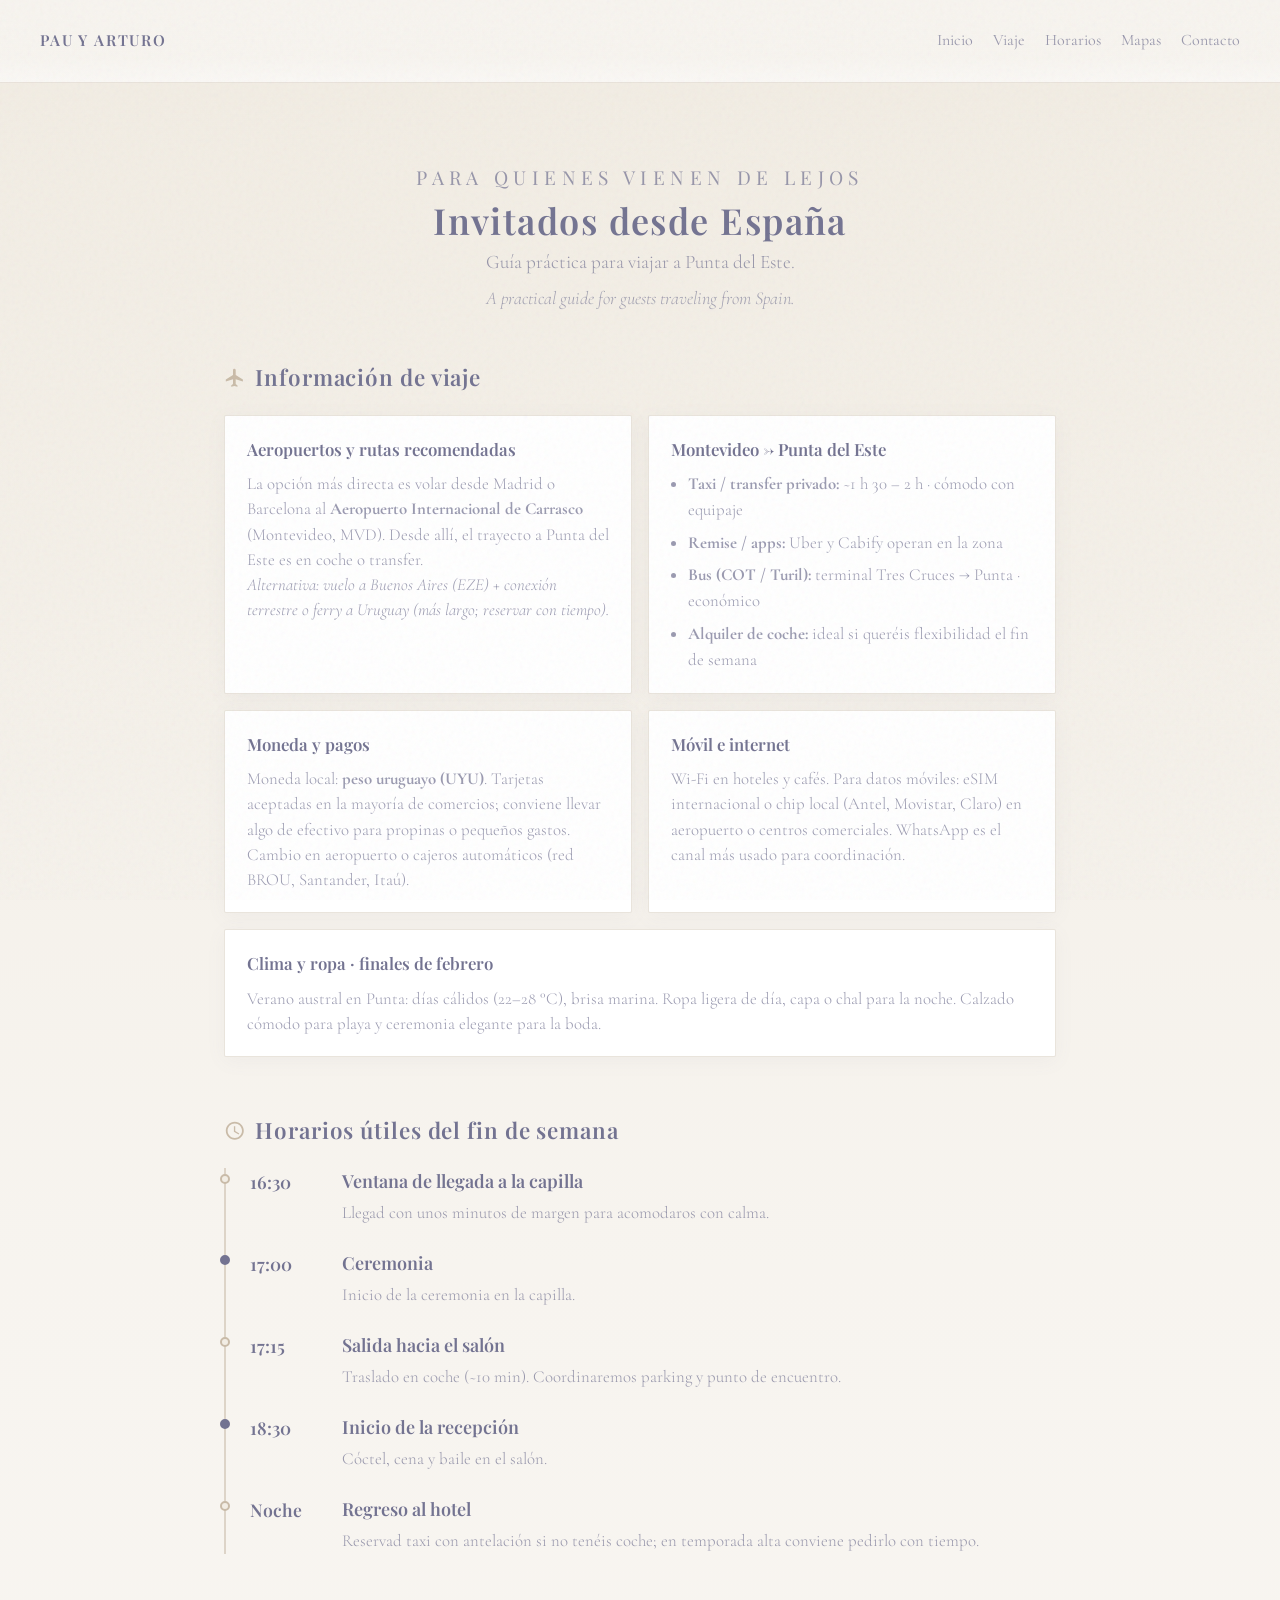
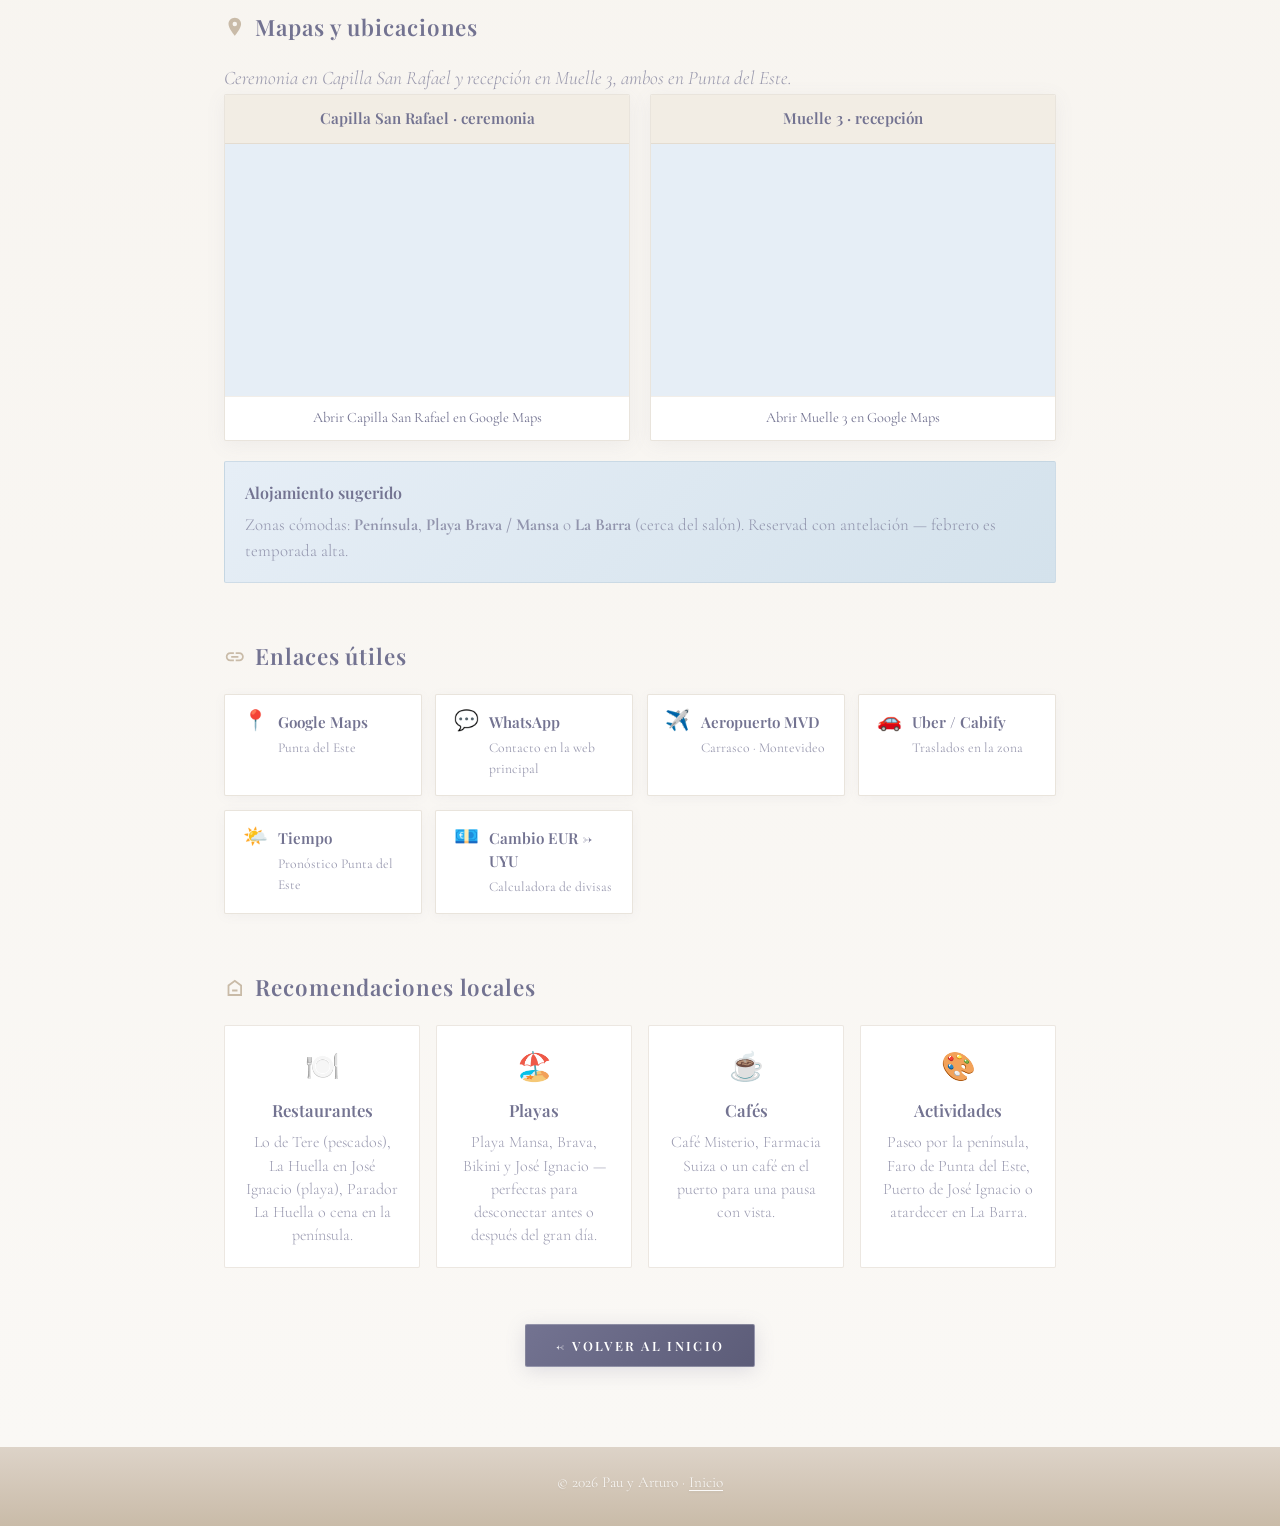
==== invitados-espana.html @ 0d1e8501 "Cambios" ====
<!DOCTYPE html>
<html lang="es">
    <head>
        <meta charset="UTF-8">
        <meta name="viewport" content="width=device-width, initial-scale=1.0">
        <title>Invitados desde España — Pau y Arturo</title>
        <meta name="description" content="Guía práctica para invitados que viajan desde España a la boda en Punta del Este.">
        <link rel="preconnect" href="https://fonts.googleapis.com">
        <link rel="preconnect" href="https://fonts.gstatic.com" crossorigin>
        <link href="https://fonts.googleapis.com/css2?family=Cormorant+Garamond:ital,wght@0,300;0,400;0,600;1,300&family=Great+Vibes&family=Playfair+Display:ital,wght@0,400;0,600;0,700;1,400&display=swap" rel="stylesheet">
        <link rel="stylesheet" href="style.css">
    </head>
    <body class="page-sub">
        <header class="site-header site-header--sub">
            <a href="index.html" class="site-tag">Pau y Arturo</a>
            <nav class="site-nav" aria-label="Principal">
                <a href="index.html">Inicio</a>
                <a href="#spain-travel">Viaje</a>
                <a href="#spain-schedule">Horarios</a>
                <a href="#spain-maps">Mapas</a>
                <a href="index.html#contact">Contacto</a>
            </nav>
        </header>
        <main>
            <section id="spain-guests" class="panel panel--cream spain-guests spain-page" aria-labelledby="spain-heading">
                <div class="spain-guests__wrap">
                    <header class="section-intro section-intro--wide spain-page__intro">
                        <p class="section-intro__kicker">Para quienes vienen de lejos</p>
                        <h1 id="spain-heading">Invitados desde España</h1>
                        <p class="section-intro__lede section-intro__lede--bilingual">
                            Guía práctica para viajar a Punta del Este.
                            <span lang="en">A practical guide for guests traveling from Spain.</span>
                        </p>
                    </header>

                    <div class="spain-block" id="spain-travel">
                        <h2 class="spain-block__title">
                            <svg class="icon" viewBox="0 0 24 24" aria-hidden="true"><path fill="currentColor" d="M21 16v-2l-8-5V3.5a1.5 1.5 0 0 0-3 0V9l-8 5v2l8-2.5V19l-2 1.5V22l3.5-1 3.5 1v-1.5L13 19v-5.5l8 2.5z"/></svg>
                            Información de viaje
                        </h2>
                        <div class="info-cards">
                            <article class="info-card">
                                <h3>Aeropuertos y rutas recomendadas</h3>
                                <p>La opción más directa es volar desde Madrid o Barcelona al <strong>Aeropuerto Internacional de Carrasco</strong> (Montevideo, MVD). Desde allí, el trayecto a Punta del Este es en coche o transfer.</p>
                                <p class="info-card__alt">Alternativa: vuelo a Buenos Aires (EZE) + conexión terrestre o ferry a Uruguay (más largo; reservar con tiempo).</p>
                            </article>
                            <article class="info-card">
                                <h3>Montevideo → Punta del Este</h3>
                                <ul class="info-list">
                                    <li><strong>Taxi / transfer privado:</strong> ~1 h 30 – 2 h · cómodo con equipaje</li>
                                    <li><strong>Remise / apps:</strong> Uber y Cabify operan en la zona</li>
                                    <li><strong>Bus (COT / Turil):</strong> terminal Tres Cruces → Punta · económico</li>
                                    <li><strong>Alquiler de coche:</strong> ideal si queréis flexibilidad el fin de semana</li>
                                </ul>
                            </article>
                            <article class="info-card">
                                <h3>Moneda y pagos</h3>
                                <p>Moneda local: <strong>peso uruguayo (UYU)</strong>. Tarjetas aceptadas en la mayoría de comercios; conviene llevar algo de efectivo para propinas o pequeños gastos. Cambio en aeropuerto o cajeros automáticos (red BROU, Santander, Itaú).</p>
                            </article>
                            <article class="info-card">
                                <h3>Móvil e internet</h3>
                                <p>Wi‑Fi en hoteles y cafés. Para datos móviles: eSIM internacional o chip local (Antel, Movistar, Claro) en aeropuerto o centros comerciales. WhatsApp es el canal más usado para coordinación.</p>
                            </article>
                            <article class="info-card info-card--wide">
                                <h3>Clima y ropa · finales de febrero</h3>
                                <p>Verano austral en Punta: días cálidos (22–28&nbsp;°C), brisa marina. Ropa ligera de día, capa o chal para la noche. Calzado cómodo para playa y ceremonia elegante para la boda.</p>
                            </article>
                        </div>
                    </div>

                    <div class="spain-block" id="spain-schedule">
                        <h2 class="spain-block__title">
                            <svg class="icon" viewBox="0 0 24 24" aria-hidden="true"><path fill="currentColor" d="M11.99 2C6.47 2 2 6.48 2 12s4.47 10 9.99 10C17.52 22 22 17.52 22 12S17.52 2 11.99 2zM12 20c-4.42 0-8-3.58-8-8s3.58-8 8-8 8 3.58 8 8-3.58 8-8 8zm.5-13H11v6l5.25 3.15.75-1.23-4.5-2.67z"/></svg>
                            Horarios útiles del fin de semana
                        </h2>
                        <ol class="timeline" aria-label="Cronograma del fin de semana de la boda">
                            <li class="timeline__item">
                                <span class="timeline__time"><time datetime="2027-02-27T16:30">16:30</time></span>
                                <div class="timeline__body">
                                    <strong>Ventana de llegada a la capilla</strong>
                                    <p>Llegad con unos minutos de margen para acomodaros con calma.</p>
                                </div>
                            </li>
                            <li class="timeline__item timeline__item--highlight">
                                <span class="timeline__time"><time datetime="2027-02-27T17:00">17:00</time></span>
                                <div class="timeline__body">
                                    <strong>Ceremonia</strong>
                                    <p>Inicio de la ceremonia en la capilla.</p>
                                </div>
                            </li>
                            <li class="timeline__item">
                                <span class="timeline__time"><time datetime="2027-02-27T17:15">17:15</time></span>
                                <div class="timeline__body">
                                    <strong>Salida hacia el salón</strong>
                                    <p>Traslado en coche (~10 min). Coordinaremos parking y punto de encuentro.</p>
                                </div>
                            </li>
                            <li class="timeline__item timeline__item--highlight">
                                <span class="timeline__time"><time datetime="2027-02-27T18:30">18:30</time></span>
                                <div class="timeline__body">
                                    <strong>Inicio de la recepción</strong>
                                    <p>Cóctel, cena y baile en el salón.</p>
                                </div>
                            </li>
                            <li class="timeline__item">
                                <span class="timeline__time">Noche</span>
                                <div class="timeline__body">
                                    <strong>Regreso al hotel</strong>
                                    <p>Reservad taxi con antelación si no tenéis coche; en temporada alta conviene pedirlo con tiempo.</p>
                                </div>
                            </li>
                        </ol>
                    </div>

                    <div class="spain-block" id="spain-maps">
                        <h2 class="spain-block__title">
                            <svg class="icon" viewBox="0 0 24 24" aria-hidden="true"><path fill="currentColor" d="M12 2C8.13 2 5 5.13 5 9c0 5.25 7 13 7 13s7-7.75 7-13c0-3.87-3.13-7-7-7zm0 9.5a2.5 2.5 0 1 1 0-5 2.5 2.5 0 0 1 0 5z"/></svg>
                            Mapas y ubicaciones
                        </h2>
                        <p class="spain-block__note">Ceremonia en Capilla San Rafael y recepción en Muelle 3, ambos en Punta del Este.</p>
                        <div class="map-grid">
                            <figure class="map-card">
                                <figcaption>Capilla San Rafael · ceremonia</figcaption>
                                <div class="map-card__embed">
                                    <iframe
                                        title="Mapa — Capilla San Rafael, Punta del Este"
                                        src="https://www.google.com/maps/embed?pb=!1m18!1m12!1m3!1d3304.894!2d-54.919289!3d-34.939393!2m3!1f0!2f0!3f0!3m2!1i1024!2i768!4f13.1!3m3!1m2!1s0x957504df61a4b523%3A0xe501a947608a6da9!2sCapilla%20San%20Rafael!5e0!3m2!1ses!2suy!4v1"
                                        loading="lazy"
                                        referrerpolicy="no-referrer-when-downgrade"
                                        allowfullscreen
                                    ></iframe>
                                </div>
                                <a class="map-card__link" href="https://www.google.com/maps/place/Capilla+San+Rafael/@-34.9393929,-54.9171143,17z" target="_blank" rel="noopener noreferrer">Abrir Capilla San Rafael en Google Maps</a>
                            </figure>
                            <figure class="map-card">
                                <figcaption>Muelle 3 · recepción</figcaption>
                                <div class="map-card__embed">
                                    <iframe
                                        title="Mapa — Muelle 3, Punta del Este"
                                        src="https://www.google.com/maps/embed?pb=!1m18!1m12!1m3!1d3304.5!2d-54.942968!3d-34.951861!2m3!1f0!2f0!3f0!3m2!1i1024!2i768!4f13.1!3m3!1m2!1s0x957505f090877059%3A0x15a00ff76290691e!2sMuelle%203!5e0!3m2!1ses!2suy!4v1"
                                        loading="lazy"
                                        referrerpolicy="no-referrer-when-downgrade"
                                        allowfullscreen
                                    ></iframe>
                                </div>
                                <a class="map-card__link" href="https://www.google.com/maps/place/Muelle+3/@-34.9518613,-54.9407932,17z" target="_blank" rel="noopener noreferrer">Abrir Muelle 3 en Google Maps</a>
                            </figure>
                        </div>
                        <aside class="hotel-note">
                            <h3>Alojamiento sugerido</h3>
                            <p>Zonas cómodas: <strong>Península</strong>, <strong>Playa Brava / Mansa</strong> o <strong>La Barra</strong> (cerca del salón). Reservad con antelación — febrero es temporada alta.</p>
                        </aside>
                    </div>

                    <div class="spain-block" id="spain-links">
                        <h2 class="spain-block__title">
                            <svg class="icon" viewBox="0 0 24 24" aria-hidden="true"><path fill="currentColor" d="M3.9 12c0-1.71 1.39-3.1 3.1-3.1h4V7H7c-2.76 0-5 2.24-5 5s2.24 5 5 5h4v-1.9H7c-1.71 0-3.1-1.39-3.1-3.1zM8 13h8v-2H8v2zm9-6h-4v1.9h4c1.71 0 3.1 1.39 3.1 3.1s-1.39 3.1-3.1 3.1h-4V17h4c2.76 0 5-2.24 5-5s-2.24-5-5-5z"/></svg>
                            Enlaces útiles
                        </h2>
                        <div class="link-cards">
                            <a class="link-card" href="https://maps.google.com/?q=Punta+del+Este,+Uruguay" target="_blank" rel="noopener noreferrer">
                                <span class="link-card__icon" aria-hidden="true">📍</span>
                                <span class="link-card__text"><strong>Google Maps</strong><span>Punta del Este</span></span>
                            </a>
                            <a class="link-card" href="index.html#contact">
                                <span class="link-card__icon" aria-hidden="true">💬</span>
                                <span class="link-card__text"><strong>WhatsApp</strong><span>Contacto en la web principal</span></span>
                            </a>
                            <a class="link-card" href="https://www.gub.uy/ministerio-interior/aeropuerto-carrasco" target="_blank" rel="noopener noreferrer">
                                <span class="link-card__icon" aria-hidden="true">✈️</span>
                                <span class="link-card__text"><strong>Aeropuerto MVD</strong><span>Carrasco · Montevideo</span></span>
                            </a>
                            <a class="link-card" href="https://www.uber.com/global/es/r/cities/montevideo-uy/" target="_blank" rel="noopener noreferrer">
                                <span class="link-card__icon" aria-hidden="true">🚗</span>
                                <span class="link-card__text"><strong>Uber / Cabify</strong><span>Traslados en la zona</span></span>
                            </a>
                            <a class="link-card" href="https://www.windy.com/-34.961,-54.951" target="_blank" rel="noopener noreferrer">
                                <span class="link-card__icon" aria-hidden="true">🌤️</span>
                                <span class="link-card__text"><strong>Tiempo</strong><span>Pronóstico Punta del Este</span></span>
                            </a>
                            <a class="link-card" href="https://www.xe.com/currencyconverter/convert/?Amount=1&From=EUR&To=UYU" target="_blank" rel="noopener noreferrer">
                                <span class="link-card__icon" aria-hidden="true">💶</span>
                                <span class="link-card__text"><strong>Cambio EUR → UYU</strong><span>Calculadora de divisas</span></span>
                            </a>
                        </div>
                    </div>

                    <div class="spain-block" id="spain-local">
                        <h2 class="spain-block__title">
                            <svg class="icon" viewBox="0 0 24 24" aria-hidden="true"><path fill="currentColor" d="M12 3L4 9v12h16V9l-8-6zm0 2.5L18 10v9H6v-9l6-4.5zM9 14h6v2H9v-2z"/></svg>
                            Recomendaciones locales
                        </h2>
                        <div class="local-grid">
                            <article class="local-card">
                                <span class="local-card__emoji" aria-hidden="true">🍽️</span>
                                <h3>Restaurantes</h3>
                                <p>Lo de Tere (pescados), La Huella en José Ignacio (playa), Parador La Huella o cena en la península.</p>
                            </article>
                            <article class="local-card">
                                <span class="local-card__emoji" aria-hidden="true">🏖️</span>
                                <h3>Playas</h3>
                                <p>Playa Mansa, Brava, Bikini y José Ignacio — perfectas para desconectar antes o después del gran día.</p>
                            </article>
                            <article class="local-card">
                                <span class="local-card__emoji" aria-hidden="true">☕</span>
                                <h3>Cafés</h3>
                                <p>Café Misterio, Farmacia Suiza o un café en el puerto para una pausa con vista.</p>
                            </article>
                            <article class="local-card">
                                <span class="local-card__emoji" aria-hidden="true">🎨</span>
                                <h3>Actividades</h3>
                                <p>Paseo por la península, Faro de Punta del Este, Puerto de José Ignacio o atardecer en La Barra.</p>
                            </article>
                        </div>
                    </div>

                    <p class="spain-page__back">
                        <a href="index.html" class="cta cta--outline">← Volver al inicio</a>
                    </p>
                </div>
            </section>
        </main>
        <footer class="site-footer">
            <p>&copy; 2026 Pau y Arturo · <a href="index.html">Inicio</a></p>
        </footer>
    </body>
</html>
---- style.css ----
:root {
    --text-primary: #737391;
    --text-soft: rgba(115, 115, 145, 0.72);
    --cream: #f7f4ef;
    --cream-warm: #f2ede4;
    --paper: #faf8f5;
    --sky-mist: #e6eef6;
    --sea-pale: #d4e2ec;
    --sea-deep: #b8ccd9;
    --pier-tan: #c9bba8;
    --pier-light: #ddd3c8;
    --white: #ffffff;
    --hero-overlay: linear-gradient(
        180deg,
        rgba(247, 244, 239, 0.45) 0%,
        rgba(247, 244, 239, 0.22) 32%,
        rgba(235, 242, 248, 0.18) 52%,
        rgba(247, 244, 239, 0.42) 78%,
        rgba(242, 237, 230, 0.72) 100%
    );
    --font-serif-display: "Playfair Display", Georgia, serif;
    --font-serif-body: "Cormorant Garamond", "Times New Roman", serif;
    --font-script: "Great Vibes", cursive;
    --font-size-base: 1.125rem;
    --space-section: clamp(3rem, 8vw, 5rem);
    --max-readable: 36rem;
}

*,
*::before,
*::after {
    box-sizing: border-box;
}

html {
    scroll-behavior: smooth;
}

body {
    margin: 0;
    font-family: var(--font-serif-body);
    font-size: var(--font-size-base);
    font-weight: 400;
    line-height: 1.55;
    color: var(--text-primary);
    background-color: var(--paper);
    min-height: 100vh;
}

/* Subtle paper grain */
body::before {
    content: "";
    position: fixed;
    inset: 0;
    pointer-events: none;
    opacity: 0.045;
    z-index: 9999;
    background-image: url("data:image/svg+xml,%3Csvg viewBox='0 0 256 256' xmlns='http://www.w3.org/2000/svg'%3E%3Cfilter id='n'%3E%3CfeTurbulence type='fractalNoise' baseFrequency='0.85' numOctaves='4' stitchTiles='stitch'/%3E%3C/filter%3E%3Crect width='100%25' height='100%25' filter='url(%23n)'/%3E%3C/svg%3E");
}

.site-header {
    position: absolute;
    top: 0;
    left: 0;
    right: 0;
    z-index: 10;
    display: flex;
    flex-wrap: wrap;
    align-items: center;
    justify-content: space-between;
    gap: 1rem;
    padding: clamp(1rem, 4vw, 1.75rem) clamp(1.25rem, 5vw, 2.5rem);
    background: linear-gradient(
        180deg,
        rgba(247, 244, 239, 0.95) 0%,
        rgba(247, 244, 239, 0) 100%
    );
}

.site-tag {
    margin: 0;
    font-family: var(--font-serif-display);
    font-size: 0.95rem;
    font-weight: 600;
    letter-spacing: 0.12em;
    text-transform: uppercase;
    color: var(--text-primary);
    text-decoration: none;
}

a.site-tag:hover,
a.site-tag:focus-visible {
    color: var(--text-primary);
    opacity: 0.85;
    outline: none;
}

/* Subpage (Invitados desde España) */
.page-sub .site-header--sub {
    position: relative;
    background: linear-gradient(
        180deg,
        var(--cream) 0%,
        rgba(247, 244, 239, 0.92) 70%,
        transparent 100%
    );
}

.spain-page {
    padding-top: clamp(5rem, 12vw, 6.5rem);
}

.spain-page__intro {
    margin-bottom: clamp(2rem, 5vw, 2.75rem);
}

.spain-page__intro h1 {
    margin: 0;
    font-family: var(--font-serif-display);
    font-size: clamp(1.75rem, 4.5vw, 2.25rem);
    font-weight: 600;
    letter-spacing: 0.04em;
}

.spain-page__back {
    margin: 2.5rem 0 0;
    text-align: center;
}

.panel--invite {
    border-top: 1px solid rgba(201, 187, 168, 0.35);
}

.panel__content--invite {
    max-width: 32rem;
    margin: 0 auto;
    text-align: center;
}

.panel__content--invite .section-intro__kicker {
    margin-bottom: 0.5rem;
}

.panel__content--invite h2 {
    margin: 0 0 0.75rem;
    font-family: var(--font-serif-display);
    font-size: clamp(1.35rem, 3.5vw, 1.75rem);
    font-weight: 600;
}

.panel__content--invite p {
    margin: 0 0 1.5rem;
    font-size: 1.15rem;
    font-weight: 300;
    color: var(--text-soft);
}

.cta--outline {
    background: transparent;
    color: var(--text-primary);
    border: 1.5px solid var(--pier-tan);
    box-shadow: none;
}

.cta--outline:hover,
.cta--outline:focus-visible {
    background: var(--cream-warm);
    box-shadow: 0 4px 16px rgba(115, 115, 145, 0.1);
}

.site-footer a {
    color: inherit;
    text-decoration: underline;
    text-underline-offset: 0.2em;
}

.site-footer a:hover,
.site-footer a:focus-visible {
    opacity: 0.9;
    outline: none;
}

.site-nav {
    display: flex;
    flex-wrap: wrap;
    gap: 1.25rem;
}

.site-nav a {
    font-family: var(--font-serif-body);
    font-size: 1rem;
    font-weight: 400;
    color: var(--text-soft);
    text-decoration: none;
    border-bottom: 1px solid transparent;
    transition: color 0.2s ease, border-color 0.2s ease;
}

.site-nav a:hover,
.site-nav a:focus-visible {
    color: var(--text-primary);
    border-bottom-color: var(--pier-tan);
    outline: none;
}

.hero {
    position: relative;
    min-height: 100vh;
    display: flex;
    align-items: center;
    justify-content: center;
    text-align: center;
    padding: clamp(5.5rem, 12vw, 7rem) 1.5rem var(--space-section);
    background-color: var(--cream);
    background-image: var(--hero-overlay), url("assets/hero-watercolor.png");
    background-size: cover;
    background-position: center 35%;
    background-repeat: no-repeat;
}

.hero__inner {
    position: relative;
    z-index: 1;
    max-width: 42rem;
    margin: 0 auto;
}

.hero__kicker {
    margin: 0 0 0.35rem;
    font-family: var(--font-serif-display);
    font-size: clamp(0.75rem, 2vw, 0.85rem);
    font-weight: 700;
    letter-spacing: 0.35em;
    text-transform: uppercase;
    color: var(--text-primary);
}

.hero__date {
    margin: 0 0 1.25rem;
    font-family: var(--font-serif-body);
    font-size: clamp(1.35rem, 4vw, 1.85rem);
    font-weight: 300;
    letter-spacing: 0.2em;
    color: var(--text-primary);
}

.hero__names {
    margin: 0 0 1rem;
    font-family: var(--font-script);
    font-size: clamp(3.25rem, 12vw, 5.5rem);
    font-weight: 400;
    line-height: 1.05;
    color: var(--text-primary);
    text-shadow: 0 1px 0 rgba(255, 255, 255, 0.6);
}

.hero__place {
    margin: 0 0 1.75rem;
    font-family: var(--font-serif-body);
    font-size: clamp(1.1rem, 3vw, 1.35rem);
    font-style: italic;
    font-weight: 300;
    letter-spacing: 0.08em;
    text-transform: lowercase;
    color: var(--white);
    text-shadow: 0 1px 8px rgba(115, 115, 145, 0.35);
}

.hero__lede {
    margin: 0 auto 1.75rem;
    max-width: var(--max-readable);
    font-size: 1.15rem;
    font-weight: 300;
    color: var(--text-soft);
}

.cta {
    display: inline-block;
    padding: 0.65rem 1.85rem;
    font-family: var(--font-serif-display);
    font-size: 0.8rem;
    font-weight: 600;
    letter-spacing: 0.18em;
    text-transform: uppercase;
    text-decoration: none;
    color: var(--white);
    background: linear-gradient(
        135deg,
        var(--text-primary) 0%,
        #5c5c78 100%
    );
    border: 1px solid rgba(255, 255, 255, 0.25);
    border-radius: 2px;
    box-shadow: 0 4px 20px rgba(115, 115, 145, 0.2);
    transition: transform 0.2s ease, box-shadow 0.2s ease;
}

.cta:hover,
.cta:focus-visible {
    transform: translateY(-2px);
    box-shadow: 0 8px 28px rgba(115, 115, 145, 0.28);
    outline: none;
}

.panel {
    padding: var(--space-section) clamp(1.5rem, 6vw, 3rem);
}

.panel--cream {
    background: linear-gradient(
        180deg,
        var(--cream-warm) 0%,
        var(--cream) 40%,
        var(--paper) 100%
    );
    border-top: 1px solid rgba(201, 187, 168, 0.35);
}

.panel--paper {
    background: linear-gradient(
        180deg,
        var(--paper) 0%,
        var(--cream) 50%,
        var(--cream-warm) 100%
    );
    border-top: 1px solid rgba(201, 187, 168, 0.3);
}

.panel--mist {
    background: linear-gradient(
        165deg,
        var(--sky-mist) 0%,
        var(--sea-pale) 45%,
        var(--sea-deep) 100%
    );
    color: var(--text-primary);
}

.panel__content {
    max-width: 40rem;
    margin: 0 auto;
    text-align: center;
}

.about-layout {
    display: grid;
    grid-template-columns: 1fr;
    gap: clamp(2rem, 5vw, 3.5rem);
    align-items: center;
    max-width: 52rem;
    margin: 0 auto;
}

.photo-card {
    margin: 0 auto;
    max-width: min(20rem, 88vw);
    padding: 0.6rem 0.6rem 1.1rem;
    background: var(--white);
    box-shadow:
        0 12px 40px rgba(115, 115, 145, 0.14),
        0 2px 10px rgba(0, 0, 0, 0.06);
    border: 1px solid rgba(201, 187, 168, 0.35);
}

.photo-card img {
    display: block;
    width: 100%;
    height: auto;
}

.panel__content--about {
    max-width: 28rem;
}

@media (min-width: 768px) {
    .about-layout {
        grid-template-columns: minmax(14rem, 18rem) 1fr;
        gap: clamp(2.25rem, 5vw, 3.75rem);
        max-width: 56rem;
    }

    .photo-card {
        margin: 0;
        max-width: none;
    }

    .panel__content--about {
        margin: 0;
        text-align: left;
    }
}

.panel h2 {
    margin: 0 0 1rem;
    font-family: var(--font-serif-display);
    font-size: clamp(1.35rem, 3.5vw, 1.75rem);
    font-weight: 600;
    letter-spacing: 0.04em;
    color: var(--text-primary);
}

.panel p {
    margin: 0;
    font-size: 1.2rem;
    font-weight: 300;
    color: var(--text-soft);
}

.panel--mist p {
    color: rgba(80, 80, 105, 0.88);
}

.site-footer {
    padding: 1.5rem 1.25rem 2rem;
    text-align: center;
    font-family: var(--font-serif-body);
    font-size: 0.95rem;
    font-weight: 300;
    color: var(--text-soft);
    background: linear-gradient(
        180deg,
        var(--pier-light) 0%,
        var(--pier-tan) 100%
    );
}

.site-footer p {
    margin: 0;
    color: rgba(255, 255, 255, 0.92);
    text-shadow: 0 1px 2px rgba(0, 0, 0, 0.08);
}

@media (max-width: 768px) {
    .hero {
        align-items: center;
        justify-content: center;
        padding-top: clamp(7rem, 15vh, 10rem);
        padding-bottom: clamp(var(--space-section), 10vh, 6rem);
    }

    .hero__lede {
        display: none;
    }
}

@media (max-width: 480px) {
    .site-header {
        flex-direction: column;
        align-items: center;
        text-align: center;
    }

    .site-nav {
        justify-content: center;
    }

    .hero {
        padding-top: clamp(7.75rem, 18vh, 11rem);
        padding-bottom: clamp(var(--space-section), 12vh, 6.5rem);
    }
}

/* —— Section intros —— */
.section-intro {
    max-width: 36rem;
    margin: 0 auto clamp(2rem, 5vw, 3rem);
    text-align: center;
}

.section-intro--wide {
    max-width: 42rem;
}

.section-intro h2 {
    margin: 0;
    font-family: var(--font-serif-display);
    font-size: clamp(1.35rem, 3.5vw, 1.75rem);
    font-weight: 600;
    letter-spacing: 0.04em;
}

.section-intro__kicker {
    margin: 0 0 0.5rem;
    font-family: var(--font-serif-display);
    font-size: 0.75rem;
    font-weight: 700;
    letter-spacing: 0.28em;
    text-transform: uppercase;
    color: var(--text-soft);
}

.section-intro__lede {
    margin: 0.75rem 0 0;
    font-size: 1.15rem;
    font-weight: 300;
    color: var(--text-soft);
}

.section-intro__lede--bilingual span {
    display: block;
    margin-top: 0.35rem;
    font-size: 0.95em;
    font-style: italic;
    opacity: 0.88;
}

/* —— Journey: chapel → road → salon —— */
.journey__wrap {
    max-width: 58rem;
    margin: 0 auto;
}

.journey__scene {
    display: grid;
    grid-template-columns: 1fr;
    gap: 0.85rem;
    align-items: center;
    justify-items: center;
}

.journey__stop {
    display: flex;
    flex-direction: column;
    align-items: center;
    text-align: center;
    gap: 0.65rem;
}

.journey__figure {
    margin: 0;
    width: min(16rem, 78vw);
    transition: transform 0.4s ease;
    background: transparent;
}

.journey__figure img {
    display: block;
    width: 100%;
    height: auto;
    object-fit: contain;
}

.journey__place {
    margin: 0 0 0.35rem;
    font-family: var(--font-serif-display);
    font-size: 1.2rem;
    font-weight: 600;
    letter-spacing: 0.06em;
}

.journey__time {
    margin: 0;
    font-family: var(--font-serif-display);
    font-size: 1.65rem;
    font-weight: 600;
    color: var(--text-primary);
}

.journey__time-label {
    display: block;
    font-family: var(--font-serif-body);
    font-size: 0.85rem;
    font-weight: 300;
    letter-spacing: 0.12em;
    text-transform: uppercase;
    color: var(--text-soft);
}

.journey__detail {
    margin: 0.25rem 0 0;
    font-size: 1rem;
    font-style: italic;
    color: var(--text-soft);
}

.journey__path {
    position: relative;
    width: 100%;
    max-width: 4.5rem;
    margin: 0.25rem auto;
    padding: 0;
}

/* Minimal dashed route line */
.journey__path-svg {
    display: block;
    width: 100%;
    height: auto;
    overflow: visible;
}

.journey__path-svg--mobile {
    display: none;
    width: 4rem;
    margin: 0 auto;
    min-height: 9rem;
}

.journey__path-svg--desktop {
    display: block;
    width: 100%;
    min-height: 5rem;
    margin: 0;
}

.journey__route {
    animation: route-dash-march 1.1s linear infinite;
}

@keyframes route-dash-march {
    to {
        stroke-dashoffset: -72;
    }
}

.journey__drive-note {
    margin: 0.35rem 0 0;
    text-align: center;
    font-family: var(--font-serif-display);
    font-size: 1rem;
    font-weight: 600;
    letter-spacing: 0.06em;
    color: var(--text-primary);
}

.journey__drive-sub {
    display: block;
    margin-top: 0.2rem;
    font-family: var(--font-serif-body);
    font-size: 0.9rem;
    font-weight: 300;
    font-style: italic;
    letter-spacing: 0;
    color: var(--text-soft);
}

@media (min-width: 768px) {
    .journey__scene {
        grid-template-columns: minmax(11rem, 1fr) minmax(6rem, 9rem) minmax(11rem, 1fr);
        gap: 0;
        align-items: center;
        justify-content: center;
        column-gap: 1.1rem;
        max-width: 52rem;
        margin-inline: auto;
    }

    .journey__stop--chapel,
    .journey__stop--salon {
        margin: 0;
    }

    .journey__path {
        align-self: center;
        max-width: 8.5rem;
        margin: 0;
        padding-bottom: 2.25rem;
    }

    .journey__path-svg--desktop {
        min-height: 5rem;
    }

    .journey__figure {
        width: min(14rem, 21vw);
    }

    .journey__drive-note {
        position: absolute;
        left: 50%;
        bottom: 0;
        transform: translateX(-50%);
        width: max-content;
        max-width: 10rem;
        margin: 0;
    }
}

@media (max-width: 767px) {
    .journey__path-svg--desktop {
        display: none;
    }

    .journey__path-svg--mobile {
        display: block;
    }

    .journey__path {
        max-width: 4.25rem;
        margin: 0.35rem auto;
        padding-bottom: 0;
    }

    .journey__figure {
        width: min(14rem, 72vw);
    }
}

@media (min-width: 960px) {
    .journey__figure {
        width: 15rem;
    }

    .journey__stop:hover .journey__figure {
        transform: translateY(-4px);
    }
}

/* —— Spain guests section —— */
.spain-guests__wrap {
    max-width: 52rem;
    margin: 0 auto;
}

.spain-block {
    margin-bottom: clamp(2.5rem, 6vw, 3.5rem);
}

.spain-block:last-child {
    margin-bottom: 0;
}

.spain-block__title,
.spain-block h2.spain-block__title {
    display: flex;
    align-items: center;
    gap: 0.6rem;
    margin: 0 0 1.25rem;
    font-family: var(--font-serif-display);
    font-size: clamp(1.15rem, 3vw, 1.4rem);
    font-weight: 600;
    letter-spacing: 0.04em;
}

.spain-block__title .icon {
    width: 1.35rem;
    height: 1.35rem;
    flex-shrink: 0;
    color: var(--pier-tan);
}

.spain-block__note {
    margin: -0.5rem 0 1.25rem;
    font-size: 1rem;
    font-style: italic;
    color: var(--text-soft);
}

/* Info cards */
.info-cards {
    display: grid;
    grid-template-columns: 1fr;
    gap: 1rem;
}

.info-card {
    padding: 1.25rem 1.35rem;
    background: var(--white);
    border: 1px solid rgba(201, 187, 168, 0.4);
    border-radius: 2px;
    box-shadow: 0 4px 20px rgba(115, 115, 145, 0.06);
    transition: box-shadow 0.25s ease, transform 0.25s ease;
}

.info-card:hover {
    box-shadow: 0 8px 28px rgba(115, 115, 145, 0.1);
    transform: translateY(-2px);
}

.info-card h3,
.info-card h4 {
    margin: 0 0 0.6rem;
    font-family: var(--font-serif-display);
    font-size: 1.05rem;
    font-weight: 600;
}

.info-card p,
.info-card__alt {
    margin: 0;
    font-size: 1.05rem;
    font-weight: 300;
    color: var(--text-soft);
    line-height: 1.5;
}

.info-card__alt {
    margin-top: 0.65rem;
    font-size: 0.95rem;
    font-style: italic;
}

.info-list {
    margin: 0;
    padding-left: 1.1rem;
    font-size: 1.05rem;
    font-weight: 300;
    color: var(--text-soft);
}

.info-list li {
    margin-bottom: 0.4rem;
}

.info-list li:last-child {
    margin-bottom: 0;
}

@media (min-width: 640px) {
    .info-cards {
        grid-template-columns: repeat(2, 1fr);
    }

    .info-card--wide {
        grid-column: 1 / -1;
    }
}

/* Timeline */
.timeline {
    list-style: none;
    margin: 0;
    padding: 0;
    border-left: 2px solid rgba(201, 187, 168, 0.55);
}

.timeline__item {
    position: relative;
    display: grid;
    grid-template-columns: 4.5rem 1fr;
    gap: 0.75rem 1.25rem;
    padding: 0 0 1.5rem 1.5rem;
}

.timeline__item::before {
    content: "";
    position: absolute;
    left: -6px;
    top: 0.35rem;
    width: 10px;
    height: 10px;
    border-radius: 50%;
    background: var(--cream-warm);
    border: 2px solid var(--pier-tan);
}

.timeline__item--highlight::before {
    background: var(--text-primary);
    border-color: var(--text-primary);
}

.timeline__item:last-child {
    padding-bottom: 0;
}

.timeline__time {
    font-family: var(--font-serif-display);
    font-size: 1.1rem;
    font-weight: 600;
    color: var(--text-primary);
}

.timeline__body strong {
    display: block;
    margin-bottom: 0.25rem;
    font-family: var(--font-serif-display);
    font-weight: 600;
}

.timeline__body p {
    margin: 0;
    font-size: 1.05rem;
    font-weight: 300;
    color: var(--text-soft);
}

/* Maps */
.map-grid {
    display: grid;
    grid-template-columns: 1fr;
    gap: 1.25rem;
    margin-bottom: 1.25rem;
}

.map-card {
    margin: 0;
    background: var(--white);
    border: 1px solid rgba(201, 187, 168, 0.4);
    border-radius: 2px;
    overflow: hidden;
    box-shadow: 0 4px 20px rgba(115, 115, 145, 0.08);
}

.map-card figcaption {
    padding: 0.75rem 1rem;
    font-family: var(--font-serif-display);
    font-size: 0.95rem;
    font-weight: 600;
    text-align: center;
    background: var(--cream-warm);
    border-bottom: 1px solid rgba(201, 187, 168, 0.35);
}

.map-card__embed {
    position: relative;
    aspect-ratio: 16 / 10;
    background: var(--sky-mist);
}

.map-card__embed iframe {
    position: absolute;
    inset: 0;
    width: 100%;
    height: 100%;
    border: 0;
}

.map-card__link {
    display: block;
    padding: 0.65rem 1rem;
    text-align: center;
    font-size: 0.9rem;
    color: var(--text-primary);
    text-decoration: none;
    border-top: 1px solid rgba(201, 187, 168, 0.25);
    transition: background 0.2s ease;
}

.map-card__link:hover,
.map-card__link:focus-visible {
    background: var(--cream);
    outline: none;
}

.hotel-note {
    padding: 1.15rem 1.25rem;
    background: linear-gradient(135deg, var(--sky-mist) 0%, var(--sea-pale) 100%);
    border-radius: 2px;
    border: 1px solid rgba(184, 204, 217, 0.5);
}

.hotel-note h3,
.hotel-note h4 {
    margin: 0 0 0.4rem;
    font-family: var(--font-serif-display);
    font-size: 1rem;
    font-weight: 600;
}

.hotel-note p {
    margin: 0;
    font-size: 1.05rem;
    font-weight: 300;
    color: var(--text-soft);
}

@media (min-width: 640px) {
    .map-grid {
        grid-template-columns: repeat(2, 1fr);
    }
}

/* Link cards */
.link-cards {
    display: grid;
    grid-template-columns: repeat(auto-fill, minmax(10.5rem, 1fr));
    gap: 0.85rem;
}

.link-card {
    display: flex;
    align-items: flex-start;
    gap: 0.65rem;
    padding: 1rem 1.1rem;
    text-decoration: none;
    color: var(--text-primary);
    background: var(--white);
    border: 1px solid rgba(201, 187, 168, 0.4);
    border-radius: 2px;
    box-shadow: 0 2px 12px rgba(115, 115, 145, 0.06);
    transition: transform 0.2s ease, box-shadow 0.2s ease, border-color 0.2s ease;
}

.link-card:hover,
.link-card:focus-visible {
    transform: translateY(-2px);
    box-shadow: 0 8px 24px rgba(115, 115, 145, 0.12);
    border-color: var(--pier-tan);
    outline: none;
}

.link-card__icon {
    font-size: 1.25rem;
    line-height: 1;
}

.link-card__text {
    display: flex;
    flex-direction: column;
    gap: 0.15rem;
    font-size: 0.85rem;
    color: var(--text-soft);
}

.link-card__text strong {
    font-family: var(--font-serif-display);
    font-size: 0.95rem;
    font-weight: 600;
    color: var(--text-primary);
}

/* Local recommendations */
.local-grid {
    display: grid;
    grid-template-columns: 1fr;
    gap: 1rem;
}

.local-card {
    padding: 1.25rem;
    text-align: center;
    background: var(--white);
    border: 1px solid rgba(201, 187, 168, 0.35);
    border-radius: 2px;
    transition: transform 0.25s ease;
}

.local-card:hover {
    transform: translateY(-3px);
}

.local-card__emoji {
    display: block;
    font-size: 1.75rem;
    margin-bottom: 0.5rem;
}

.local-card h3,
.local-card h4 {
    margin: 0 0 0.5rem;
    font-family: var(--font-serif-display);
    font-size: 1.05rem;
    font-weight: 600;
}

.local-card p {
    margin: 0;
    font-size: 1rem;
    font-weight: 300;
    color: var(--text-soft);
    line-height: 1.45;
}

@media (min-width: 520px) {
    .local-grid {
        grid-template-columns: repeat(2, 1fr);
    }
}

@media (min-width: 900px) {
    .local-grid {
        grid-template-columns: repeat(4, 1fr);
    }
}

/* Contact */
.contact-actions {
    margin-top: 1.5rem;
}

.cta--light {
    background: var(--white);
    color: var(--text-primary);
    border-color: rgba(201, 187, 168, 0.5);
    box-shadow: 0 4px 16px rgba(115, 115, 145, 0.12);
}

.cta--light:hover,
.cta--light:focus-visible {
    background: var(--cream);
}

/* Nav: more links on small screens */
.site-nav a[href="#spain-guests"] {
    letter-spacing: 0.02em;
}

@media (max-width: 640px) {
    .site-nav {
        gap: 0.65rem 1rem;
        justify-content: center;
    }

    .site-nav a {
        font-size: 0.9rem;
    }
}

@media (prefers-reduced-motion: reduce) {
    html {
        scroll-behavior: auto;
    }

    .cta,
    .info-card,
    .link-card,
    .local-card,
    .journey__figure {
        transition: none;
    }

    .cta:hover,
    .cta:focus-visible,
    .info-card:hover,
    .link-card:hover,
    .journey__stop:hover .journey__figure {
        transform: none;
    }

    .journey__route {
        animation: none;
    }
}
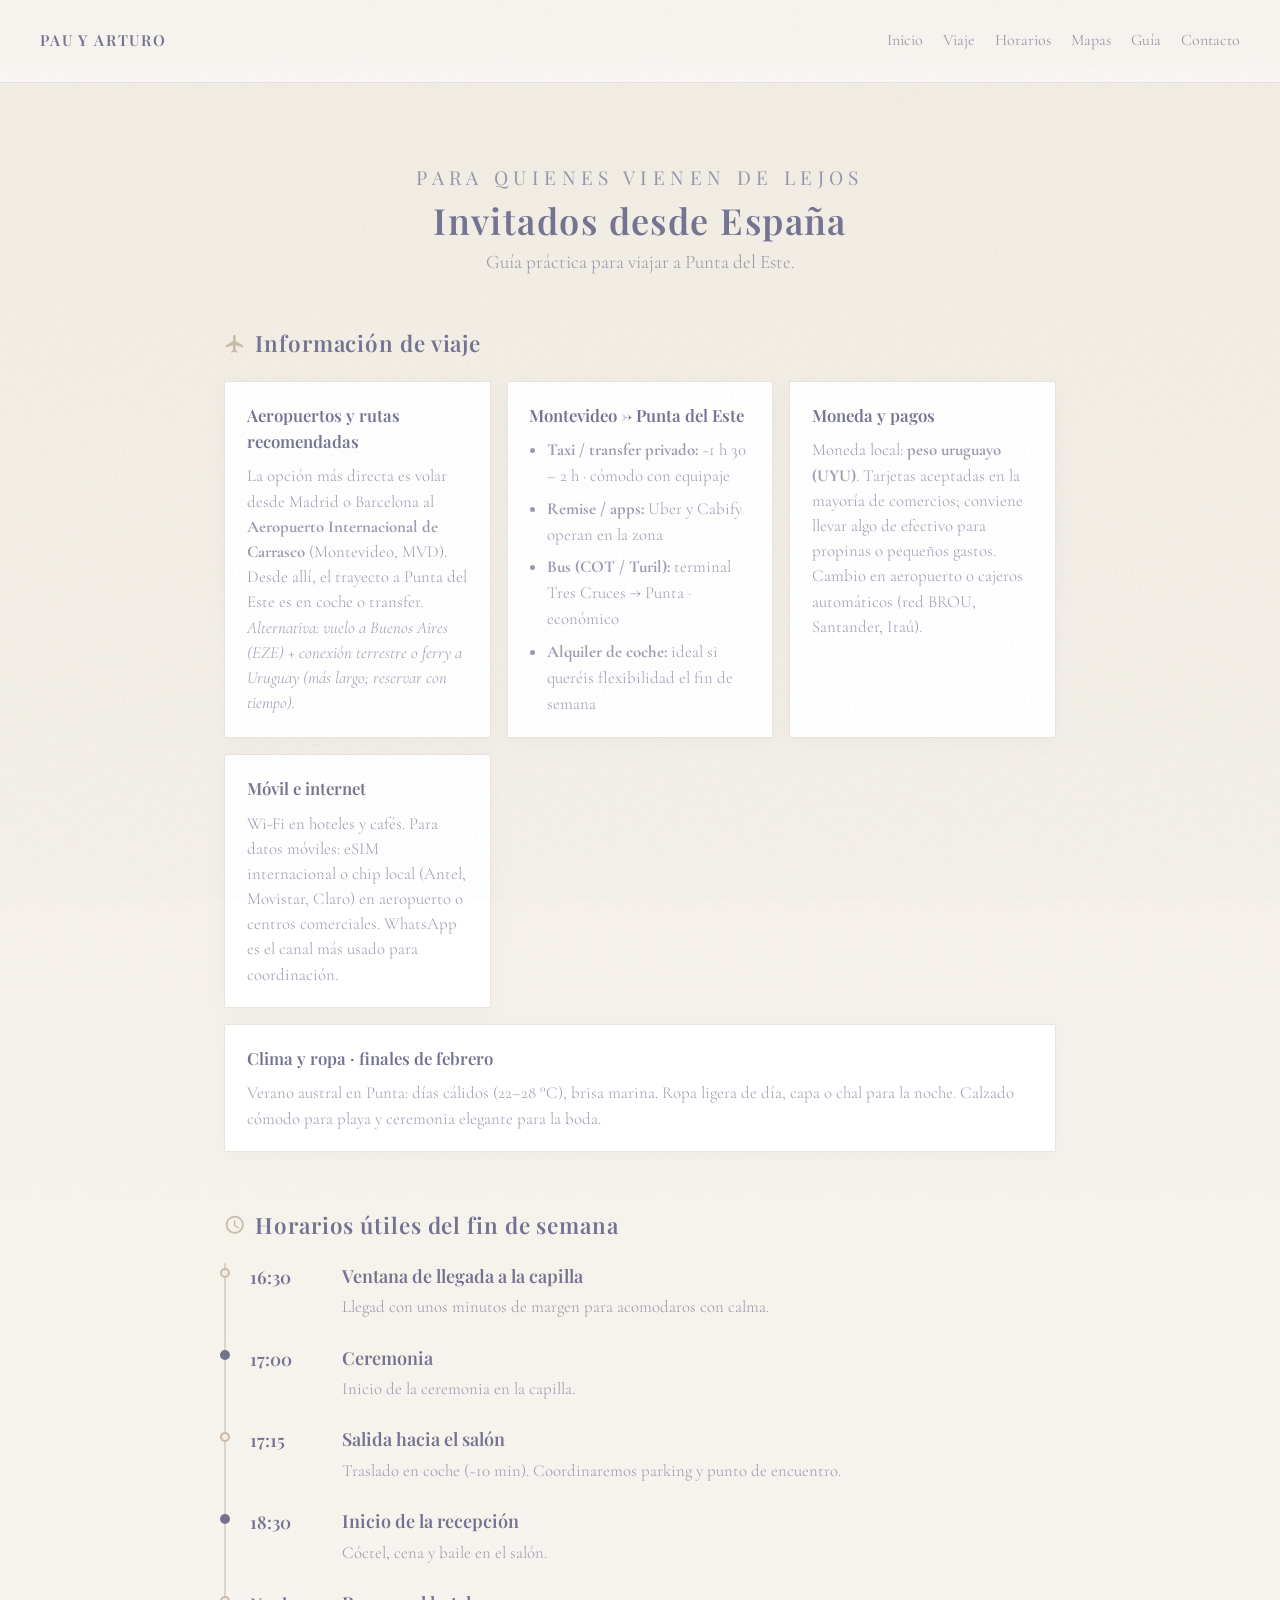
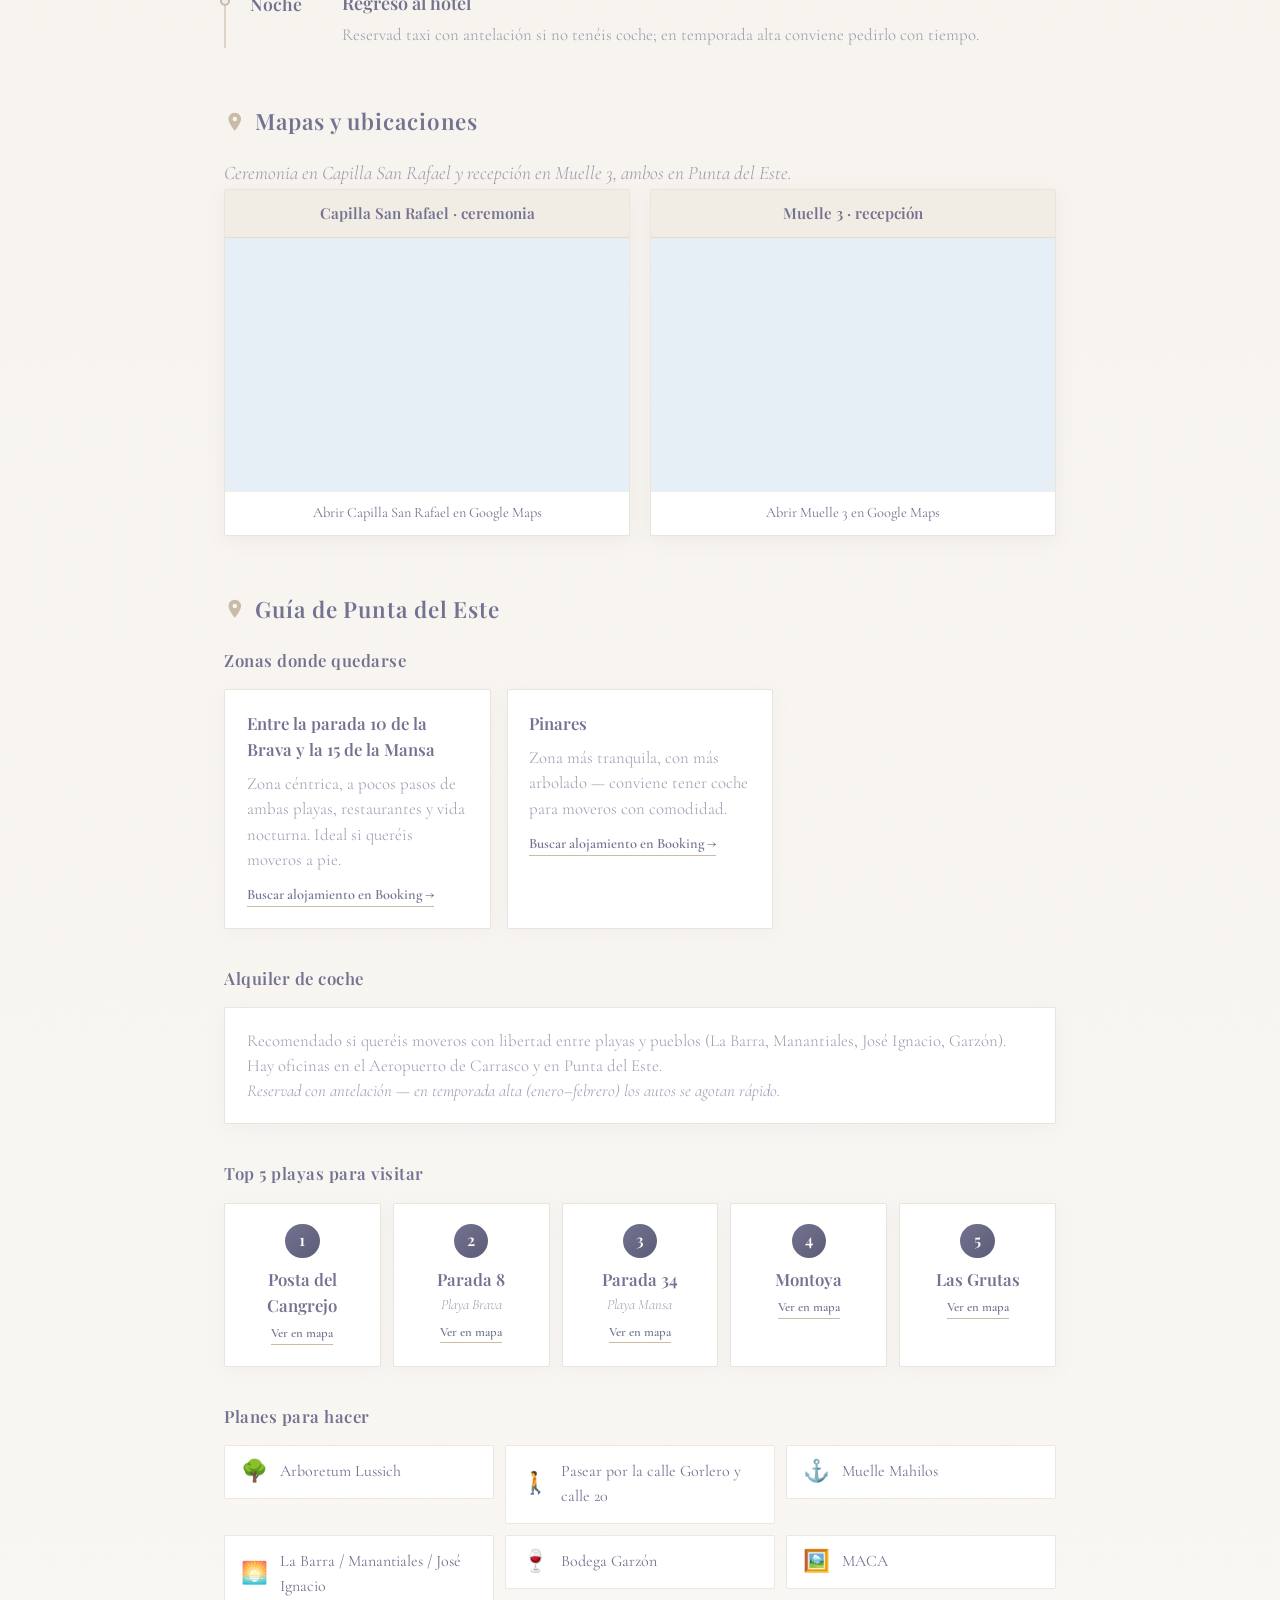
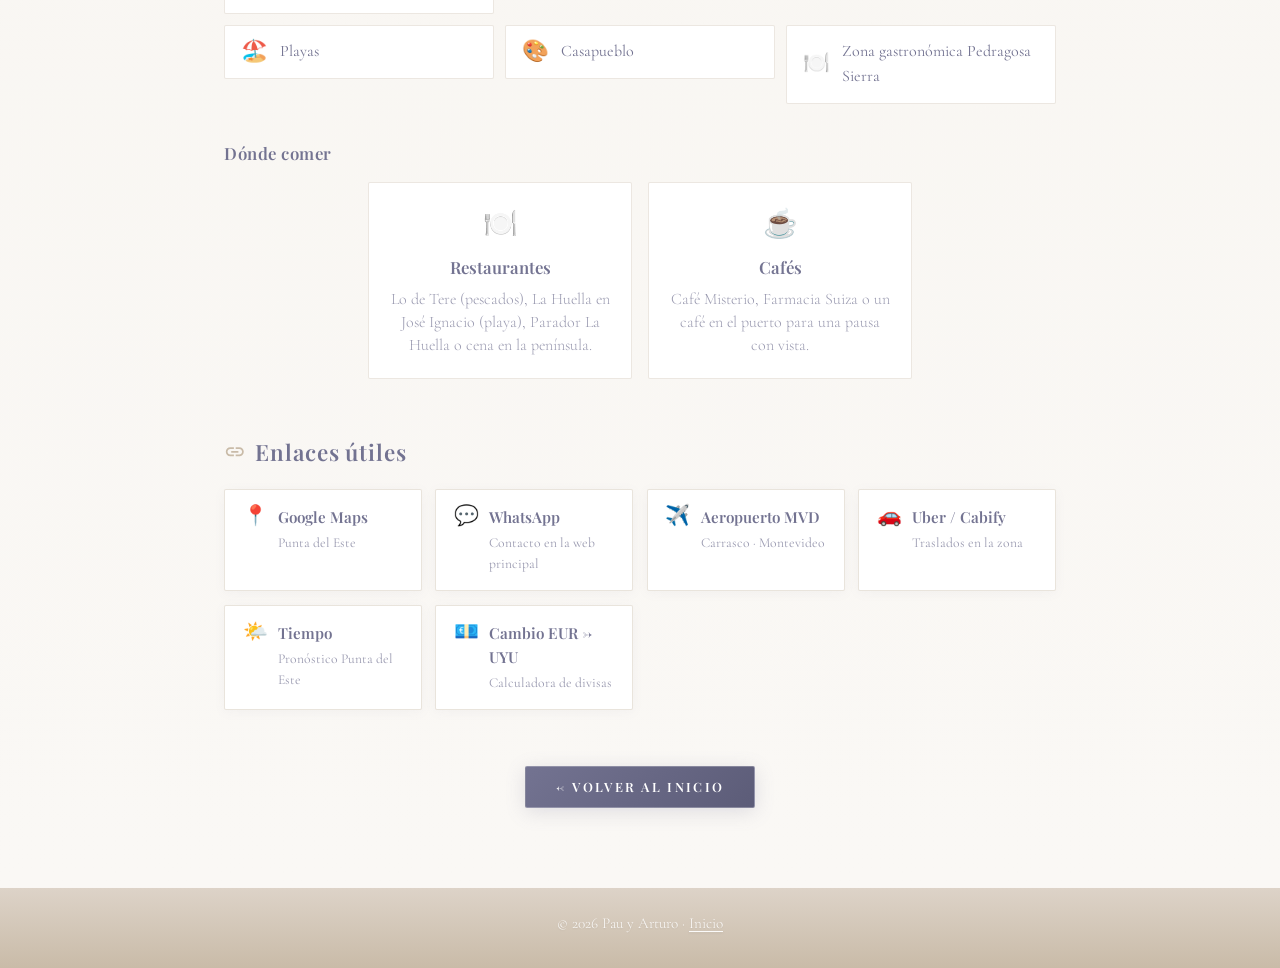
==== commit 3c704ffa: "Improve UX/UI of Spain guests page and translate remaining English text - Reorder page sections so w" ====
--- a/invitados-espana.html
+++ b/invitados-espana.html
@@ -18,6 +18,7 @@
                 <a href="#spain-travel">Viaje</a>
                 <a href="#spain-schedule">Horarios</a>
                 <a href="#spain-maps">Mapas</a>
+                <a href="#spain-guide">Guía</a>
                 <a href="index.html#contact">Contacto</a>
             </nav>
         </header>
@@ -27,9 +28,8 @@
                     <header class="section-intro section-intro--wide spain-page__intro">
                         <p class="section-intro__kicker">Para quienes vienen de lejos</p>
                         <h1 id="spain-heading">Invitados desde España</h1>
-                        <p class="section-intro__lede section-intro__lede--bilingual">
+                        <p class="section-intro__lede">
                             Guía práctica para viajar a Punta del Este.
-                            <span lang="en">A practical guide for guests traveling from Spain.</span>
                         </p>
                     </header>
 
@@ -146,10 +146,113 @@
                                 <a class="map-card__link" href="https://www.google.com/maps/place/Muelle+3/@-34.9518613,-54.9407932,17z" target="_blank" rel="noopener noreferrer">Abrir Muelle 3 en Google Maps</a>
                             </figure>
                         </div>
-                        <aside class="hotel-note">
-                            <h3>Alojamiento sugerido</h3>
-                            <p>Zonas cómodas: <strong>Península</strong>, <strong>Playa Brava / Mansa</strong> o <strong>La Barra</strong> (cerca del salón). Reservad con antelación — febrero es temporada alta.</p>
-                        </aside>
+                    </div>
+
+                    <div class="spain-block" id="spain-guide">
+                        <h2 class="spain-block__title">
+                            <svg class="icon" viewBox="0 0 24 24" aria-hidden="true"><path fill="currentColor" d="M12 2C8.13 2 5 5.13 5 9c0 5.25 7 13 7 13s7-7.75 7-13c0-3.87-3.13-7-7-7zm0 9.5a2.5 2.5 0 1 1 0-5 2.5 2.5 0 0 1 0 5z"/></svg>
+                            Guía de Punta del Este
+                        </h2>
+
+                        <div class="spain-subblock" id="spain-stay">
+                            <h3 class="spain-subblock__title">Zonas donde quedarse</h3>
+                            <div class="info-cards">
+                                <article class="info-card">
+                                    <h4>Entre la parada 10 de la Brava y la 15 de la Mansa</h4>
+                                    <p>Zona céntrica, a pocos pasos de ambas playas, restaurantes y vida nocturna. Ideal si queréis moveros a pie.</p>
+                                    <a class="info-card__cta" href="https://www.booking.com/searchresults.en-gb.html?ss=Punta+del+Este&ssne=Punta+del+Este&ssne_untouched=Punta+del+Este&efdco=1&label=gen173nr-10CAQoggJCHnNlYXJjaF9wdW50YSBkZWwgZXN0ZSwgdXJ1Z3VheUgzWARo7QGIAQGYATO4AQfIAQzYAQPoAQH4AQGIAgGoAgG4AvWur9MGwAIB0gIkYjVhOTk4YTYtZmQyZS00MTQ1LWJhNTYtMzYzNjFmNjAzN2Vh2AIB4AIB&aid=304142&lang=en-gb&sb=1&src_elem=sb&src=searchresults&dest_id=-908402&dest_type=city&checkin=2027-02-23&checkout=2027-03-03&group_adults=2&no_rooms=1&group_children=0#map_opened" target="_blank" rel="noopener noreferrer">Buscar alojamiento en Booking →</a>
+                                </article>
+                                <article class="info-card">
+                                    <h4>Pinares</h4>
+                                    <p>Zona más tranquila, con más arbolado — conviene tener coche para moveros con comodidad.</p>
+                                    <a class="info-card__cta" href="https://www.booking.com/searchresults.html?ss=Pinares%2C+Punta+del+Este%2C+Uruguay" target="_blank" rel="noopener noreferrer">Buscar alojamiento en Booking →</a>
+                                </article>
+                            </div>
+                        </div>
+
+                        <div class="spain-subblock" id="spain-car">
+                            <h3 class="spain-subblock__title">Alquiler de coche</h3>
+                            <div class="info-cards">
+                                <article class="info-card info-card--wide">
+                                    <p>Recomendado si queréis moveros con libertad entre playas y pueblos (La Barra, Manantiales, José Ignacio, Garzón). Hay oficinas en el Aeropuerto de Carrasco y en Punta del Este.</p>
+                                    <p class="info-card__alt">Reservad con antelación — en temporada alta (enero–febrero) los autos se agotan rápido.</p>
+                                </article>
+                            </div>
+                        </div>
+
+                        <div class="spain-subblock" id="spain-beaches">
+                            <h3 class="spain-subblock__title">Top 5 playas para visitar</h3>
+                            <ol class="rank-list">
+                                <li class="rank-item">
+                                    <span class="rank-item__num">1</span>
+                                    <div class="rank-item__body">
+                                        <h4>Posta del Cangrejo</h4>
+                                        <a class="rank-item__map" href="https://www.google.com/maps/search/?api=1&query=Posta+del+Cangrejo+Punta+del+Este" target="_blank" rel="noopener noreferrer">Ver en mapa</a>
+                                    </div>
+                                </li>
+                                <li class="rank-item">
+                                    <span class="rank-item__num">2</span>
+                                    <div class="rank-item__body">
+                                        <h4>Parada 8</h4>
+                                        <p>Playa Brava</p>
+                                        <a class="rank-item__map" href="https://www.google.com/maps/search/?api=1&query=Parada+8+Playa+Brava+Punta+del+Este" target="_blank" rel="noopener noreferrer">Ver en mapa</a>
+                                    </div>
+                                </li>
+                                <li class="rank-item">
+                                    <span class="rank-item__num">3</span>
+                                    <div class="rank-item__body">
+                                        <h4>Parada 34</h4>
+                                        <p>Playa Mansa</p>
+                                        <a class="rank-item__map" href="https://www.google.com/maps/search/?api=1&query=Parada+34+Playa+Mansa+Punta+del+Este" target="_blank" rel="noopener noreferrer">Ver en mapa</a>
+                                    </div>
+                                </li>
+                                <li class="rank-item">
+                                    <span class="rank-item__num">4</span>
+                                    <div class="rank-item__body">
+                                        <h4>Montoya</h4>
+                                        <a class="rank-item__map" href="https://www.google.com/maps/search/?api=1&query=Playa+Montoya+Punta+del+Este" target="_blank" rel="noopener noreferrer">Ver en mapa</a>
+                                    </div>
+                                </li>
+                                <li class="rank-item">
+                                    <span class="rank-item__num">5</span>
+                                    <div class="rank-item__body">
+                                        <h4>Las Grutas</h4>
+                                        <a class="rank-item__map" href="https://www.google.com/maps/search/?api=1&query=Las+Grutas+Punta+del+Este" target="_blank" rel="noopener noreferrer">Ver en mapa</a>
+                                    </div>
+                                </li>
+                            </ol>
+                        </div>
+
+                        <div class="spain-subblock" id="spain-plans">
+                            <h3 class="spain-subblock__title">Planes para hacer</h3>
+                            <ul class="plan-grid">
+                                <li><a class="plan-card" href="https://www.google.com/maps/search/?api=1&query=Arboretum+Lussich+Punta+del+Este" target="_blank" rel="noopener noreferrer"><span class="plan-card__emoji" aria-hidden="true">🌳</span><span>Arboretum Lussich</span></a></li>
+                                <li><a class="plan-card" href="https://www.google.com/maps/search/?api=1&query=Calle+Gorlero+Punta+del+Este" target="_blank" rel="noopener noreferrer"><span class="plan-card__emoji" aria-hidden="true">🚶</span><span>Pasear por la calle Gorlero y calle 20</span></a></li>
+                                <li><a class="plan-card" href="https://www.google.com/maps/search/?api=1&query=Muelle+Mahilos+Punta+del+Este" target="_blank" rel="noopener noreferrer"><span class="plan-card__emoji" aria-hidden="true">⚓</span><span>Muelle Mahilos</span></a></li>
+                                <li><a class="plan-card" href="https://www.google.com/maps/search/?api=1&query=La+Barra+Punta+del+Este" target="_blank" rel="noopener noreferrer"><span class="plan-card__emoji" aria-hidden="true">🌅</span><span>La Barra / Manantiales / José Ignacio</span></a></li>
+                                <li><a class="plan-card" href="https://www.google.com/maps/search/?api=1&query=Bodega+Garzon" target="_blank" rel="noopener noreferrer"><span class="plan-card__emoji" aria-hidden="true">🍷</span><span>Bodega Garzón</span></a></li>
+                                <li><a class="plan-card" href="https://www.google.com/maps/search/?api=1&query=MACA+Museo+de+Arte+Contemporaneo+Punta+del+Este" target="_blank" rel="noopener noreferrer"><span class="plan-card__emoji" aria-hidden="true">🖼️</span><span>MACA</span></a></li>
+                                <li><a class="plan-card" href="#spain-beaches"><span class="plan-card__emoji" aria-hidden="true">🏖️</span><span>Playas</span></a></li>
+                                <li><a class="plan-card" href="https://www.google.com/maps/search/?api=1&query=Casapueblo+Punta+del+Este" target="_blank" rel="noopener noreferrer"><span class="plan-card__emoji" aria-hidden="true">🎨</span><span>Casapueblo</span></a></li>
+                                <li><a class="plan-card" href="https://www.google.com/maps/search/?api=1&query=Pedragosa+Sierra+Punta+del+Este" target="_blank" rel="noopener noreferrer"><span class="plan-card__emoji" aria-hidden="true">🍽️</span><span>Zona gastronómica Pedragosa Sierra</span></a></li>
+                            </ul>
+                        </div>
+
+                        <div class="spain-subblock" id="spain-food">
+                            <h3 class="spain-subblock__title">Dónde comer</h3>
+                            <div class="local-grid local-grid--compact">
+                                <article class="local-card">
+                                    <span class="local-card__emoji" aria-hidden="true">🍽️</span>
+                                    <h4>Restaurantes</h4>
+                                    <p>Lo de Tere (pescados), La Huella en José Ignacio (playa), Parador La Huella o cena en la península.</p>
+                                </article>
+                                <article class="local-card">
+                                    <span class="local-card__emoji" aria-hidden="true">☕</span>
+                                    <h4>Cafés</h4>
+                                    <p>Café Misterio, Farmacia Suiza o un café en el puerto para una pausa con vista.</p>
+                                </article>
+                            </div>
+                        </div>
                     </div>
 
                     <div class="spain-block" id="spain-links">
@@ -182,35 +285,6 @@
                                 <span class="link-card__icon" aria-hidden="true">💶</span>
                                 <span class="link-card__text"><strong>Cambio EUR → UYU</strong><span>Calculadora de divisas</span></span>
                             </a>
-                        </div>
-                    </div>
-
-                    <div class="spain-block" id="spain-local">
-                        <h2 class="spain-block__title">
-                            <svg class="icon" viewBox="0 0 24 24" aria-hidden="true"><path fill="currentColor" d="M12 3L4 9v12h16V9l-8-6zm0 2.5L18 10v9H6v-9l6-4.5zM9 14h6v2H9v-2z"/></svg>
-                            Recomendaciones locales
-                        </h2>
-                        <div class="local-grid">
-                            <article class="local-card">
-                                <span class="local-card__emoji" aria-hidden="true">🍽️</span>
-                                <h3>Restaurantes</h3>
-                                <p>Lo de Tere (pescados), La Huella en José Ignacio (playa), Parador La Huella o cena en la península.</p>
-                            </article>
-                            <article class="local-card">
-                                <span class="local-card__emoji" aria-hidden="true">🏖️</span>
-                                <h3>Playas</h3>
-                                <p>Playa Mansa, Brava, Bikini y José Ignacio — perfectas para desconectar antes o después del gran día.</p>
-                            </article>
-                            <article class="local-card">
-                                <span class="local-card__emoji" aria-hidden="true">☕</span>
-                                <h3>Cafés</h3>
-                                <p>Café Misterio, Farmacia Suiza o un café en el puerto para una pausa con vista.</p>
-                            </article>
-                            <article class="local-card">
-                                <span class="local-card__emoji" aria-hidden="true">🎨</span>
-                                <h3>Actividades</h3>
-                                <p>Paseo por la península, Faro de Punta del Este, Puerto de José Ignacio o atardecer en La Barra.</p>
-                            </article>
                         </div>
                     </div>
 
--- a/style.css
+++ b/style.css
@@ -496,14 +496,6 @@
     color: var(--text-soft);
 }
 
-.section-intro__lede--bilingual span {
-    display: block;
-    margin-top: 0.35rem;
-    font-size: 0.95em;
-    font-style: italic;
-    opacity: 0.88;
-}
-
 /* —— Journey: chapel → road → salon —— */
 .journey__wrap {
     max-width: 58rem;
@@ -604,7 +596,10 @@
 }
 
 .journey__route {
-    animation: route-dash-march 1.1s linear infinite;
+    stroke: var(--pier-tan);
+    stroke-width: 5;
+    stroke-linecap: round;
+    animation: route-dash-march 1.4s linear infinite;
 }
 
 @keyframes route-dash-march {
@@ -614,24 +609,31 @@
 }
 
 .journey__drive-note {
-    margin: 0.35rem 0 0;
-    text-align: center;
-    font-family: var(--font-serif-display);
-    font-size: 1rem;
-    font-weight: 600;
-    letter-spacing: 0.06em;
-    color: var(--text-primary);
-}
-
-.journey__drive-sub {
-    display: block;
-    margin-top: 0.2rem;
-    font-family: var(--font-serif-body);
-    font-size: 0.9rem;
-    font-weight: 300;
-    font-style: italic;
-    letter-spacing: 0;
-    color: var(--text-soft);
+    position: relative;
+    left: 50%;
+    transform: translateX(-50%);
+    display: inline-flex;
+    align-items: center;
+    gap: 0.4rem;
+    width: max-content;
+    margin: 0.5rem 0 0;
+    padding: 0.4rem 0.95rem;
+    white-space: nowrap;
+    font-family: var(--font-serif-display);
+    font-size: 0.8rem;
+    font-weight: 600;
+    letter-spacing: 0.08em;
+    text-transform: uppercase;
+    color: var(--text-primary);
+    background: var(--white);
+    border: 1px solid rgba(201, 187, 168, 0.5);
+    border-radius: 999px;
+    box-shadow: 0 4px 14px rgba(115, 115, 145, 0.14);
+}
+
+.journey__drive-icon {
+    font-size: 0.95rem;
+    line-height: 1;
 }
 
 @media (min-width: 768px) {
@@ -671,7 +673,6 @@
         bottom: 0;
         transform: translateX(-50%);
         width: max-content;
-        max-width: 10rem;
         margin: 0;
     }
 }
@@ -813,6 +814,191 @@
 
     .info-card--wide {
         grid-column: 1 / -1;
+    }
+}
+
+@media (min-width: 1024px) {
+    .info-cards {
+        grid-template-columns: repeat(3, 1fr);
+    }
+}
+
+/* Guide subblocks (beaches, stay, plans, car) */
+.spain-subblock {
+    margin-bottom: clamp(1.75rem, 4vw, 2.25rem);
+}
+
+.spain-subblock:last-child {
+    margin-bottom: 0;
+}
+
+.spain-subblock__title {
+    margin: 0 0 1rem;
+    font-family: var(--font-serif-display);
+    font-size: 1.05rem;
+    font-weight: 600;
+    letter-spacing: 0.03em;
+    color: var(--text-primary);
+}
+
+.info-card__cta {
+    display: inline-block;
+    margin-top: 0.75rem;
+    font-size: 0.9rem;
+    font-weight: 600;
+    color: var(--text-primary);
+    text-decoration: none;
+    border-bottom: 1px solid var(--pier-tan);
+    transition: opacity 0.2s ease;
+}
+
+.info-card__cta:hover,
+.info-card__cta:focus-visible {
+    opacity: 0.7;
+    outline: none;
+}
+
+/* Rank list (top 5 beaches) */
+.rank-list {
+    list-style: none;
+    margin: 0;
+    padding: 0;
+    display: grid;
+    grid-template-columns: 1fr;
+    gap: 0.75rem;
+}
+
+.rank-item {
+    display: flex;
+    align-items: center;
+    gap: 1rem;
+    padding: 0.9rem 1.1rem;
+    background: var(--white);
+    border: 1px solid rgba(201, 187, 168, 0.4);
+    border-radius: 2px;
+    box-shadow: 0 4px 20px rgba(115, 115, 145, 0.06);
+    transition: box-shadow 0.25s ease, transform 0.25s ease;
+}
+
+.rank-item:hover {
+    box-shadow: 0 8px 28px rgba(115, 115, 145, 0.1);
+    transform: translateY(-2px);
+}
+
+.rank-item__num {
+    flex-shrink: 0;
+    display: flex;
+    align-items: center;
+    justify-content: center;
+    width: 2.15rem;
+    height: 2.15rem;
+    font-family: var(--font-serif-display);
+    font-size: 1rem;
+    font-weight: 600;
+    color: var(--white);
+    background: linear-gradient(135deg, var(--text-primary) 0%, #5c5c78 100%);
+    border-radius: 50%;
+}
+
+.rank-item__body h4 {
+    margin: 0;
+    font-family: var(--font-serif-display);
+    font-size: 1.05rem;
+    font-weight: 600;
+    color: var(--text-primary);
+}
+
+.rank-item__body p {
+    margin: 0.15rem 0 0;
+    font-size: 0.9rem;
+    font-style: italic;
+    color: var(--text-soft);
+}
+
+.rank-item__map {
+    display: inline-block;
+    margin-top: 0.35rem;
+    font-size: 0.8rem;
+    font-weight: 600;
+    color: var(--text-primary);
+    text-decoration: none;
+    border-bottom: 1px solid var(--pier-tan);
+    transition: opacity 0.2s ease;
+}
+
+.rank-item__map:hover,
+.rank-item__map:focus-visible {
+    opacity: 0.7;
+    outline: none;
+}
+
+@media (min-width: 560px) {
+    .rank-list {
+        grid-template-columns: repeat(2, 1fr);
+    }
+}
+
+@media (min-width: 960px) {
+    .rank-list {
+        grid-template-columns: repeat(5, 1fr);
+    }
+
+    .rank-item {
+        flex-direction: column;
+        text-align: center;
+        gap: 0.5rem;
+        padding: 1.25rem 0.85rem;
+    }
+}
+
+/* Plan grid (things to do) */
+.plan-grid {
+    list-style: none;
+    margin: 0;
+    padding: 0;
+    display: grid;
+    grid-template-columns: 1fr;
+    gap: 0.7rem;
+}
+
+.plan-card {
+    display: flex;
+    align-items: center;
+    gap: 0.75rem;
+    width: 100%;
+    padding: 0.85rem 1rem;
+    background: var(--white);
+    border: 1px solid rgba(201, 187, 168, 0.35);
+    border-radius: 2px;
+    font-size: 1rem;
+    color: var(--text-primary);
+    text-decoration: none;
+    transition: transform 0.25s ease, box-shadow 0.25s ease, border-color 0.25s ease;
+}
+
+.plan-card:hover,
+.plan-card:focus-visible {
+    transform: translateY(-2px);
+    box-shadow: 0 8px 24px rgba(115, 115, 145, 0.1);
+    border-color: var(--pier-tan);
+    outline: none;
+}
+
+.plan-card__emoji {
+    font-size: 1.35rem;
+    line-height: 1;
+    flex-shrink: 0;
+}
+
+@media (min-width: 560px) {
+    .plan-grid {
+        grid-template-columns: repeat(2, 1fr);
+    }
+}
+
+@media (min-width: 900px) {
+    .plan-grid {
+        grid-template-columns: repeat(3, 1fr);
     }
 }
 
@@ -932,28 +1118,6 @@
     outline: none;
 }
 
-.hotel-note {
-    padding: 1.15rem 1.25rem;
-    background: linear-gradient(135deg, var(--sky-mist) 0%, var(--sea-pale) 100%);
-    border-radius: 2px;
-    border: 1px solid rgba(184, 204, 217, 0.5);
-}
-
-.hotel-note h3,
-.hotel-note h4 {
-    margin: 0 0 0.4rem;
-    font-family: var(--font-serif-display);
-    font-size: 1rem;
-    font-weight: 600;
-}
-
-.hotel-note p {
-    margin: 0;
-    font-size: 1.05rem;
-    font-weight: 300;
-    color: var(--text-soft);
-}
-
 @media (min-width: 640px) {
     .map-grid {
         grid-template-columns: repeat(2, 1fr);
@@ -1063,6 +1227,23 @@
     }
 }
 
+.local-grid--compact {
+    max-width: 34rem;
+    margin: 0 auto;
+}
+
+@media (min-width: 520px) {
+    .local-grid--compact {
+        grid-template-columns: repeat(2, 1fr);
+    }
+}
+
+@media (min-width: 900px) {
+    .local-grid--compact {
+        grid-template-columns: repeat(2, 1fr);
+    }
+}
+
 /* Contact */
 .contact-actions {
     margin-top: 1.5rem;
@@ -1081,10 +1262,6 @@
 }
 
 /* Nav: more links on small screens */
-.site-nav a[href="#spain-guests"] {
-    letter-spacing: 0.02em;
-}
-
 @media (max-width: 640px) {
     .site-nav {
         gap: 0.65rem 1rem;
@@ -1105,6 +1282,8 @@
     .info-card,
     .link-card,
     .local-card,
+    .rank-item,
+    .plan-card,
     .journey__figure {
         transition: none;
     }
@@ -1113,6 +1292,8 @@
     .cta:focus-visible,
     .info-card:hover,
     .link-card:hover,
+    .rank-item:hover,
+    .plan-card:hover,
     .journey__stop:hover .journey__figure {
         transform: none;
     }
